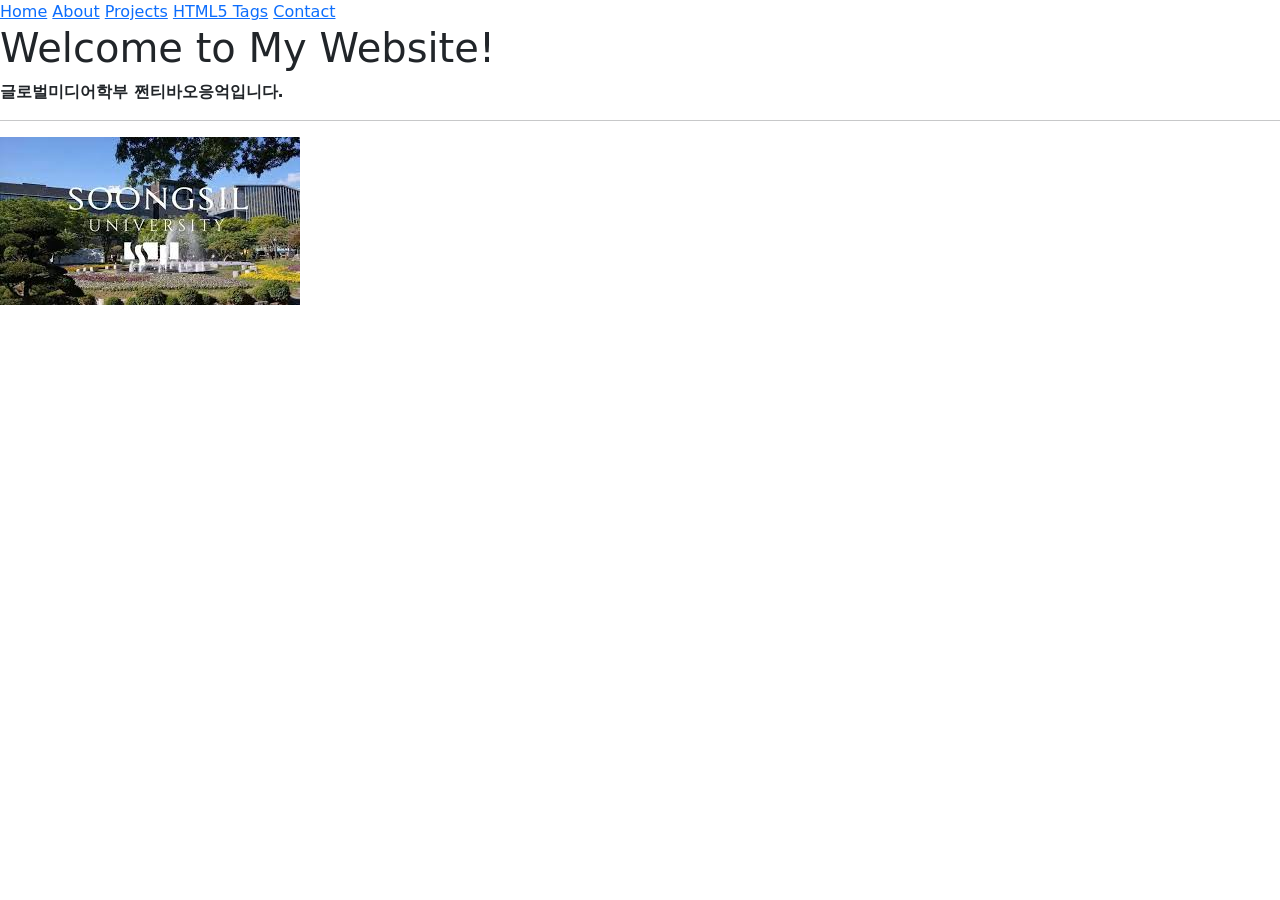
==== index.html @ ea4f351f "Add files via upload" ====
<!doctype html>
<html lang="en">
  <head>
    <meta charset="utf-8" />
    <meta name="viewport" content="width=device-width, initial-scale=1" />
    <title>My Landing Page</title>

    <link
      href="https://cdn.jsdelivr.net/npm/bootstrap@5.3.8/dist/css/bootstrap.min.css"
      rel="stylesheet"
    />
  </head>

  <body>
    <header>
      <nav>
        <a href="#">Home</a>
        <a href="about.html">About</a>
        <a href="https://github.com/bijou-tn/Web-Programming" target="_blank"
          >Projects</a
        >
        <a href="learn.html">HTML5 Tags</a>
        <a href="contact.html">Contact</a>
      </nav>
    </header>
    <h1>Welcome to My Website!</h1>
    <p><b>글로벌미디어학부 쩐티바오응억입니다.</b></p>
    <hr />

    <img
      src="[data-uri]"
    />
  </body>
</html>
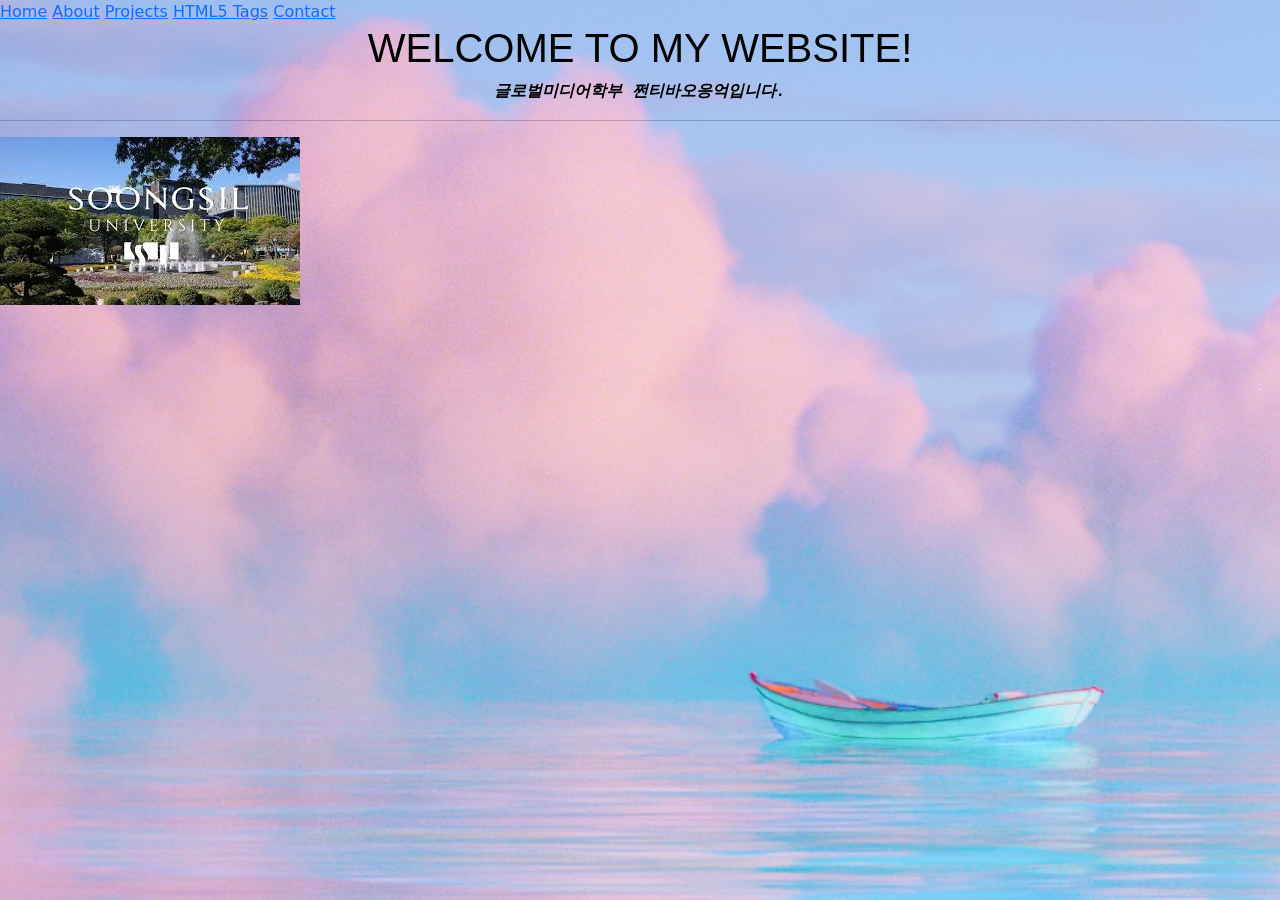
==== commit 52d620e8: "add pages" ====
--- a/index.html
+++ b/index.html
@@ -9,18 +9,19 @@
       href="https://cdn.jsdelivr.net/npm/bootstrap@5.3.8/dist/css/bootstrap.min.css"
       rel="stylesheet"
     />
+    <link rel="stylesheet" href="style.css" />
   </head>
 
   <body>
     <header>
       <nav>
         <a href="#">Home</a>
-        <a href="about.html">About</a>
+        <a href="about.html" target="_blank">About</a>
         <a href="https://github.com/bijou-tn/Web-Programming" target="_blank"
           >Projects</a
         >
-        <a href="learn.html">HTML5 Tags</a>
-        <a href="contact.html">Contact</a>
+        <a href="learn.html" target="_blank">HTML5 Tags</a>
+        <a href="contact.html" target="">Contact</a>
       </nav>
     </header>
     <h1>Welcome to My Website!</h1>
--- a/style.css
+++ b/style.css
@@ -0,0 +1,21 @@
+body {
+  background-image: url("2.jpg");
+  background-repeat: no-repeat;
+  background-size: cover;
+  background-position: center;
+  height: 100vh;
+}
+h1 {
+  color: black;
+  font-style: bold;
+  font-family: Arial, Helvetica, sans-serif;
+  text-transform: uppercase;
+  text-align: center;
+}
+p {
+  color: black;
+  font-style: italic;
+  font-family: "Courier New", Courier, monospace;
+  text-transform: uppercase;
+  text-align: center;
+}
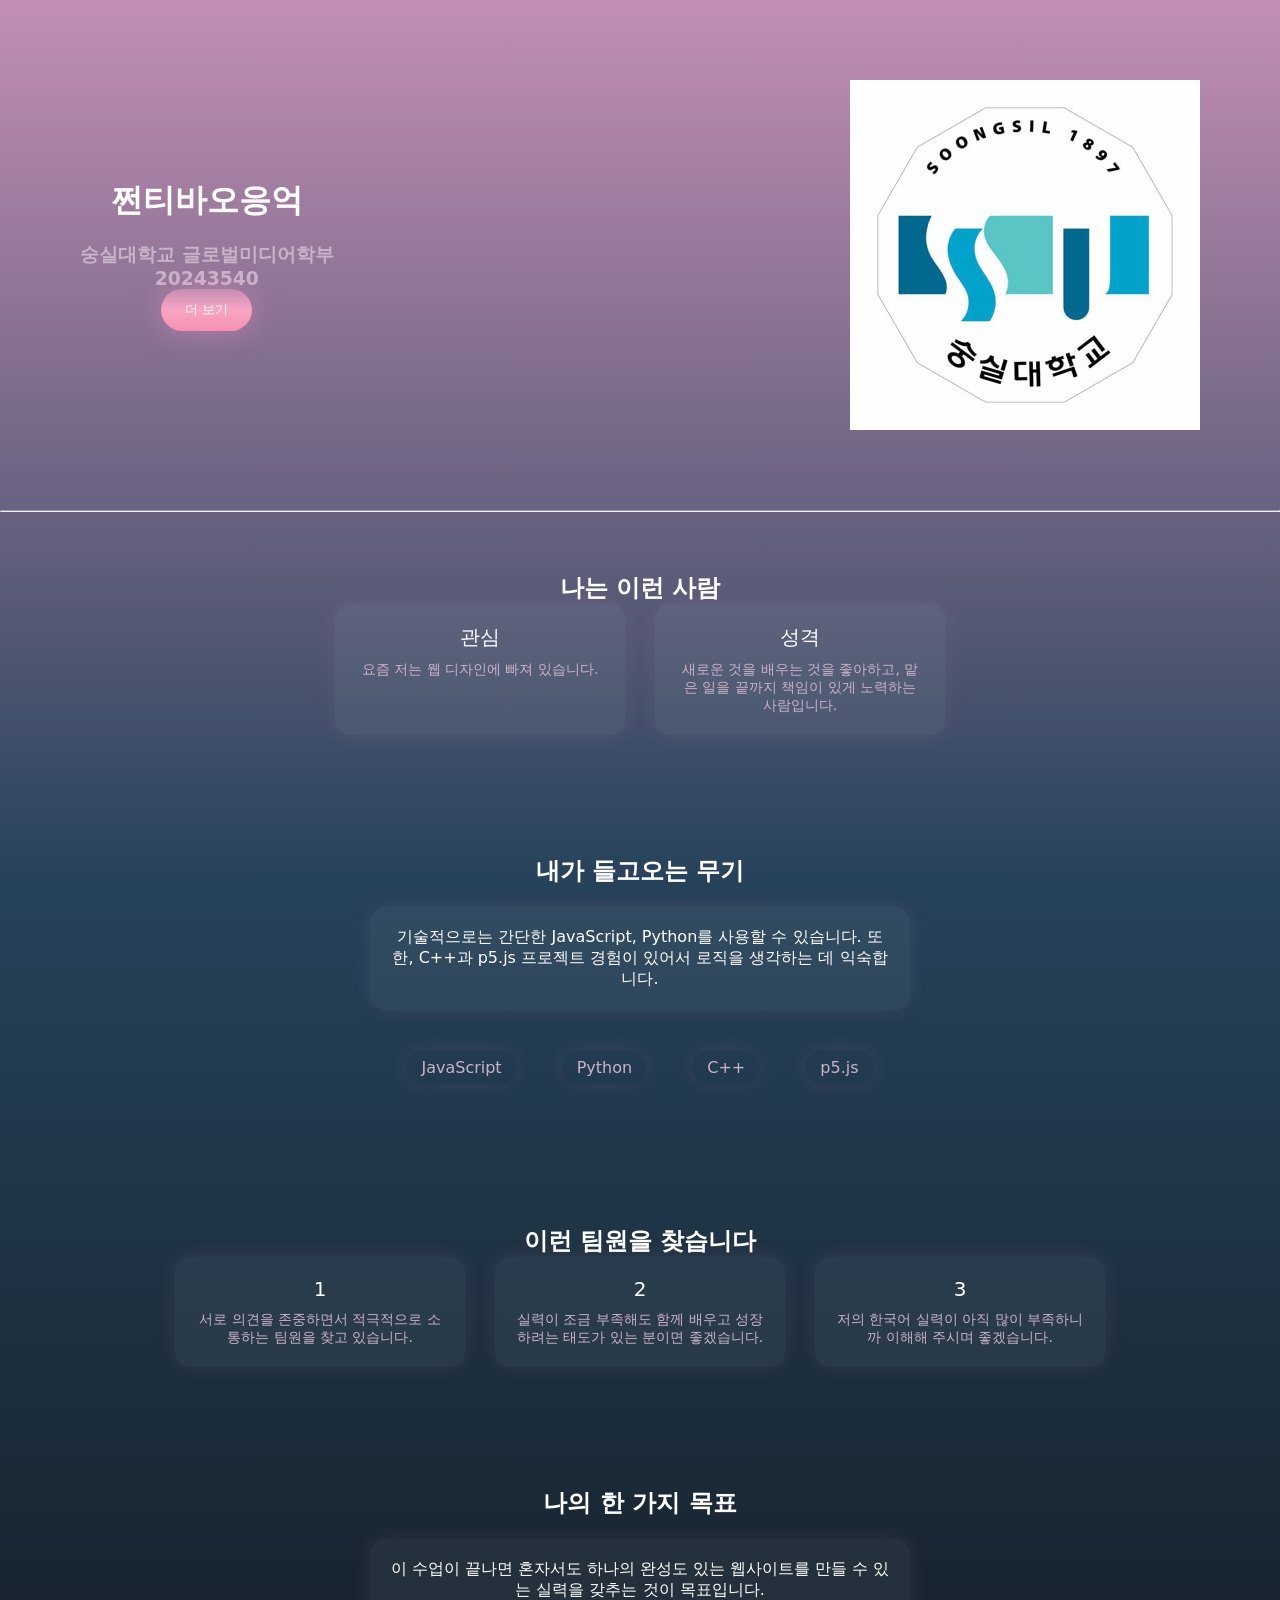
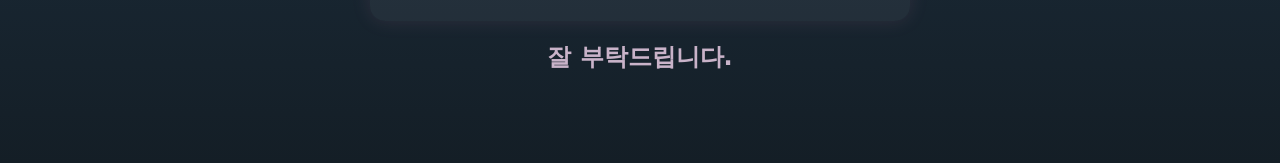
==== commit 5ae6bf8b: "Add files via upload" ====
--- a/index.html
+++ b/index.html
@@ -1,35 +1,91 @@
 <!doctype html>
 <html lang="en">
   <head>
-    <meta charset="utf-8" />
-    <meta name="viewport" content="width=device-width, initial-scale=1" />
-    <title>My Landing Page</title>
-
-    <link
-      href="https://cdn.jsdelivr.net/npm/bootstrap@5.3.8/dist/css/bootstrap.min.css"
-      rel="stylesheet"
-    />
+    <meta charset="UTF-8" />
+    <meta name="viewport" content="width=device-width, initial-scale=1.0" />
+    <title>팀빌딩용 자기소개서</title>
     <link rel="stylesheet" href="style.css" />
   </head>
+  <body>
+    <section class="hero">
+      <div class="hero-text">
+        <h1>쩐티바오응억</h1><br>
+        <h3>숭실대학교 글로벌미디어학부</h3>
+        <h3>20243540</h3>
+        <a href = "#aboutMe"> 
+        <button>더 보기</button>
+        </a>
+      </div>
+      <div class="avatar"></div>
+      <img src = "soongsil-university-seoul-south-korea.jpg" alt = "SSU">
+      </div>
+    </section>
+    <hr>
 
-  <body>
-    <header>
-      <nav>
-        <a href="#">Home</a>
-        <a href="about.html" target="_blank">About</a>
-        <a href="https://github.com/bijou-tn/Web-Programming" target="_blank"
-          >Projects</a
-        >
-        <a href="learn.html" target="_blank">HTML5 Tags</a>
-        <a href="contact.html" target="">Contact</a>
-      </nav>
-    </header>
-    <h1>Welcome to My Website!</h1>
-    <p><b>글로벌미디어학부 쩐티바오응억입니다.</b></p>
-    <hr />
+    <section id="aboutMe">
+      <h1>나는 이런 사람</h1>
+      <div class="cards">
+        <div class="card">
+          관심 <br />
+          <span> 요즘 저는 웹 디자인에 빠져 있습니다. </span>
+        </div>
+        <div class="card">
+          성격 <br />
+          <span>
+            새로운 것을 배우는 것을 좋아하고, 맡은 일을 끝까지 책임이 있게
+            노력하는 사람입니다.</span
+          >
+        </div>
+      </div>
+    </section>
 
-    <img
-      src="[data-uri]"
-    />
+
+    <section class="skills">
+      <h1>내가 들고오는 무기</h1>
+      <p>
+        기술적으로는 간단한 JavaScript, Python를 사용할 수 있습니다. 또한, C++과
+        p5.js 프로젝트 경험이 있어서 로직을 생각하는 데 익숙합니다.
+      </p>
+      <span>JavaScript</span>
+      <span>Python</span>
+      <span>C++</span>
+      <span>p5.js</span>
+    </section>
+
+    <section class="members">
+      <h1>이런 팀원을 찾습니다</h1>
+      <div class="cards">
+        <div class="card">
+          1 <br />
+          <span>
+            서로 의견을 존중하면서 적극적으로 소통하는 팀원을 찾고 있습니다.
+          </span>
+        </div>
+        <div class="card">
+          2 <br />
+          <span>
+            실력이 조금 부족해도 함께 배우고 성장하려는 태도가 있는 분이면
+            좋겠습니다.</span
+          >
+        </div>
+        <div class="card">
+          3 <br />
+          <span>
+            저의 한국어 실력이 아직 많이 부족하니까 이해해 주시며
+            좋겠습니다.</span
+          >
+        </div>
+      </div>
+    </section>
+ 
+
+    <section class="end">
+      <h1>나의 한 가지 목표</h1>
+      <p>
+        이 수업이 끝나면 혼자서도 하나의 완성도 있는 웹사이트를 만들 수 있는
+        실력을 갖추는 것이 목표입니다.
+      </p>
+      <h2>잘 부탁드립니다.</h2>
+    </section>
   </body>
 </html>
--- a/style.css
+++ b/style.css
@@ -1,21 +1,117 @@
+* {
+  margin: 0;
+  padding: 0;
+  box-sizing: boder-box;
+  font-family:
+    system-ui,
+    -apple-system,
+    BlinkMacSystemFont,
+    "Segoe UI",
+    Roboto,
+    Oxygen,
+    Ubuntu,
+    Cantarell,
+    "Open Sans",
+    "Helvetica Neue",
+    sans-serif;
+}
 body {
-  background-image: url("2.jpg");
-  background-repeat: no-repeat;
-  background-size: cover;
-  background-position: center;
-  height: 100vh;
+  background: linear-gradient(#c38eb4, #26425a, #141e26);
+  color: #fff;
 }
-h1 {
-  color: black;
-  font-style: bold;
-  font-family: Arial, Helvetica, sans-serif;
-  text-transform: uppercase;
+
+.hero {
+  display: flex;
+  justify-content: space-between;
+  align-items: center;
+  padding: 80px;
+}
+
+.hero-text h1 {
+  font-size: 200%;
+  margin-bottom: 15 px;
+}
+
+.hero-text h3 {
+  color: #c9b3c9;
+  margin-bottom: 20 px;
+}
+
+button {
+  background: linear-gradient(#c38eb4, #f8a5c2, #f78fb3);
+  border: none;
+  padding: 12px 24px;
+  border-radius: 25px;
+  color: white;
+  box-shadow: 0 0 30px rgba(255, 150, 200, 0.4);
+}
+
+.avatar img {
+  width: 180px;
+  border-radius: 20px;
+  box-shadow: 0 0 30px rgba(255, 150, 200, 0.4);
+}
+
+section {
+  padding: 60px 80px;
   text-align: center;
 }
-p {
+
+h2 {
+  margin-bottom: 30px;
+}
+
+.cards {
+  display: flex;
+  gap: 30px;
+  justify-content: center;
+}
+
+.card {
+  font-size: 20px;
+  background: rgba(255, 255, 255, 0.05);
+  padding: 20px;
+  border-radius: 15px;
+  width: 250px;
+  box-shadow: 0 0 20px rgba(255, 150, 200, 0.1);
+}
+
+.card span {
+  font-size: 20px;
+  display: block;
+  font-size: 14px;
+  color: #c9b3c9;
+  margin-top: 10px;
+}
+
+.skills span {
+  color: #c9b3c9;
+  display: inline-block;
+  margin: 20px;
+  padding: 8px 15px;
+  border-radius: 20px;
+  box-shadow: 0 0 20px rgba(255, 150, 200, 0.1);
+}
+
+.skills p,
+.end p {
+  text-align: center;
+  background: rgba(255, 255, 255, 0.05);
+  padding: 20px;
+  border-radius: 15px;
+  width: 500px;
+  margin: 20px auto;
+  box-shadow: 0 0 20px rgba(255, 150, 200, 0.1);
+}
+
+.end h2 {
+  color: #c9b3c9;
+}
+
+button:active {
   color: black;
-  font-style: italic;
-  font-family: "Courier New", Courier, monospace;
-  text-transform: uppercase;
-  text-align: center;
 }
+
+html {
+  scroll-behavior: smooth;
+}
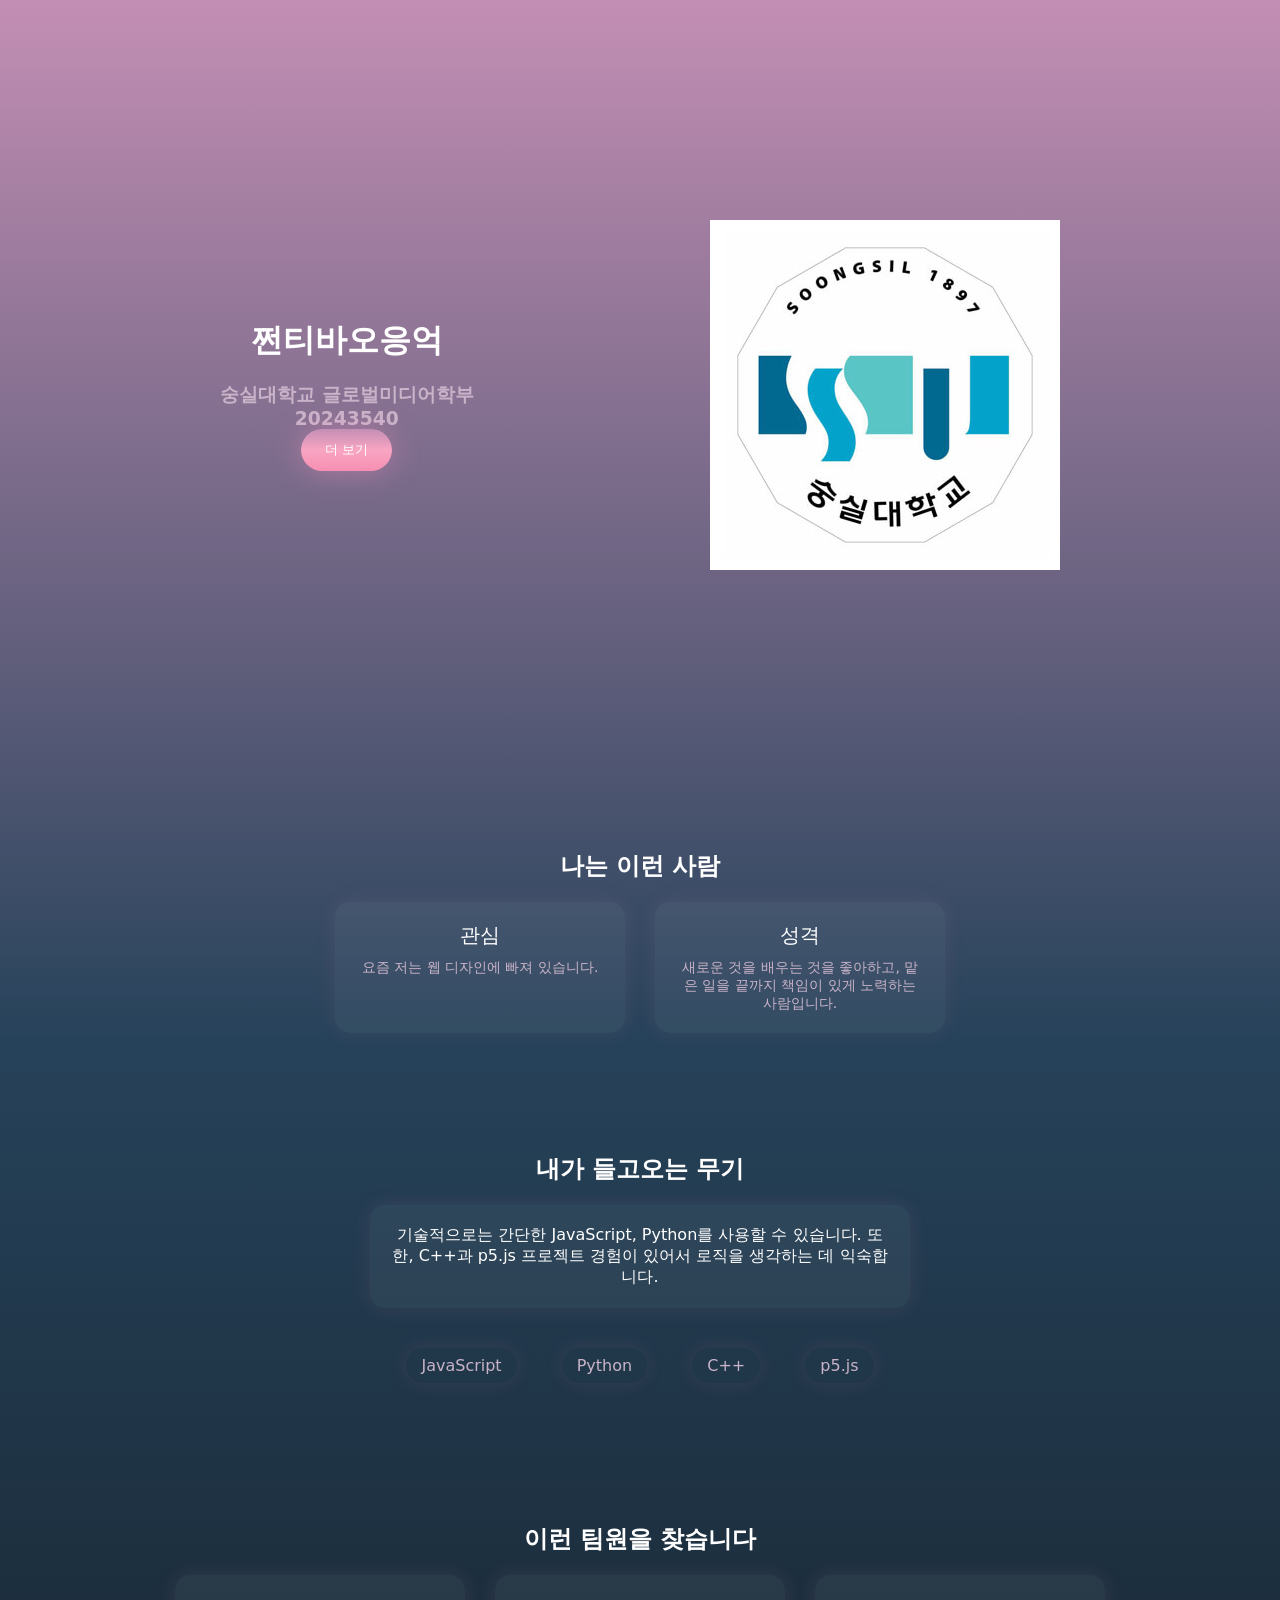
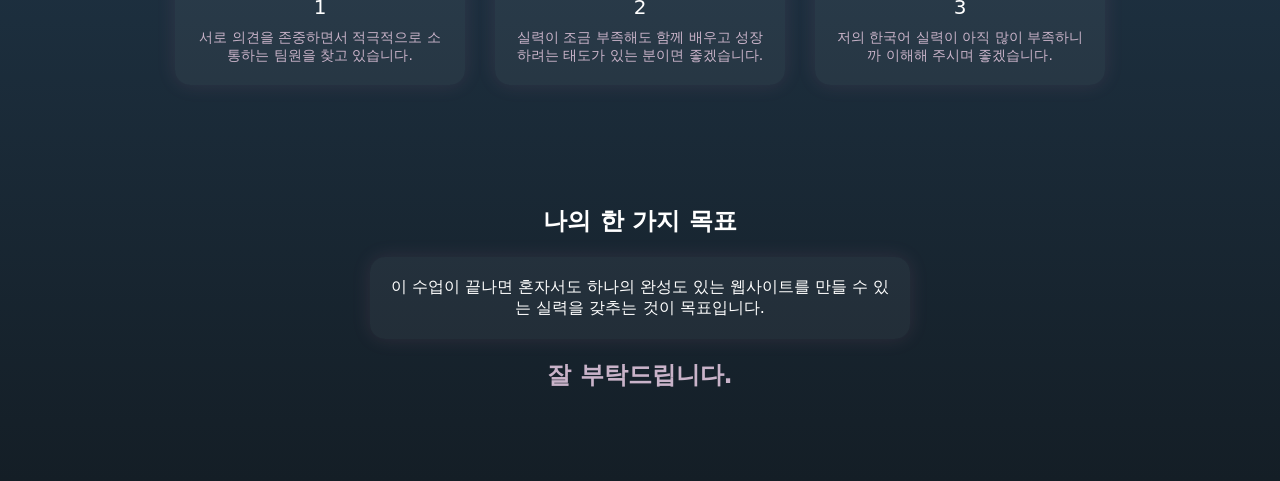
==== commit 80283005: "Add files via upload" ====
--- a/index.html
+++ b/index.html
@@ -20,7 +20,6 @@
       <img src = "soongsil-university-seoul-south-korea.jpg" alt = "SSU">
       </div>
     </section>
-    <hr>
 
     <section id="aboutMe">
       <h1>나는 이런 사람</h1>
--- a/style.css
+++ b/style.css
@@ -24,7 +24,7 @@
   display: flex;
   justify-content: space-between;
   align-items: center;
-  padding: 80px;
+  padding: 220px;
 }
 
 .hero-text h1 {
@@ -68,6 +68,7 @@
 }
 
 .card {
+  margin-top: 20px;
   font-size: 20px;
   background: rgba(255, 255, 255, 0.05);
   padding: 20px;
